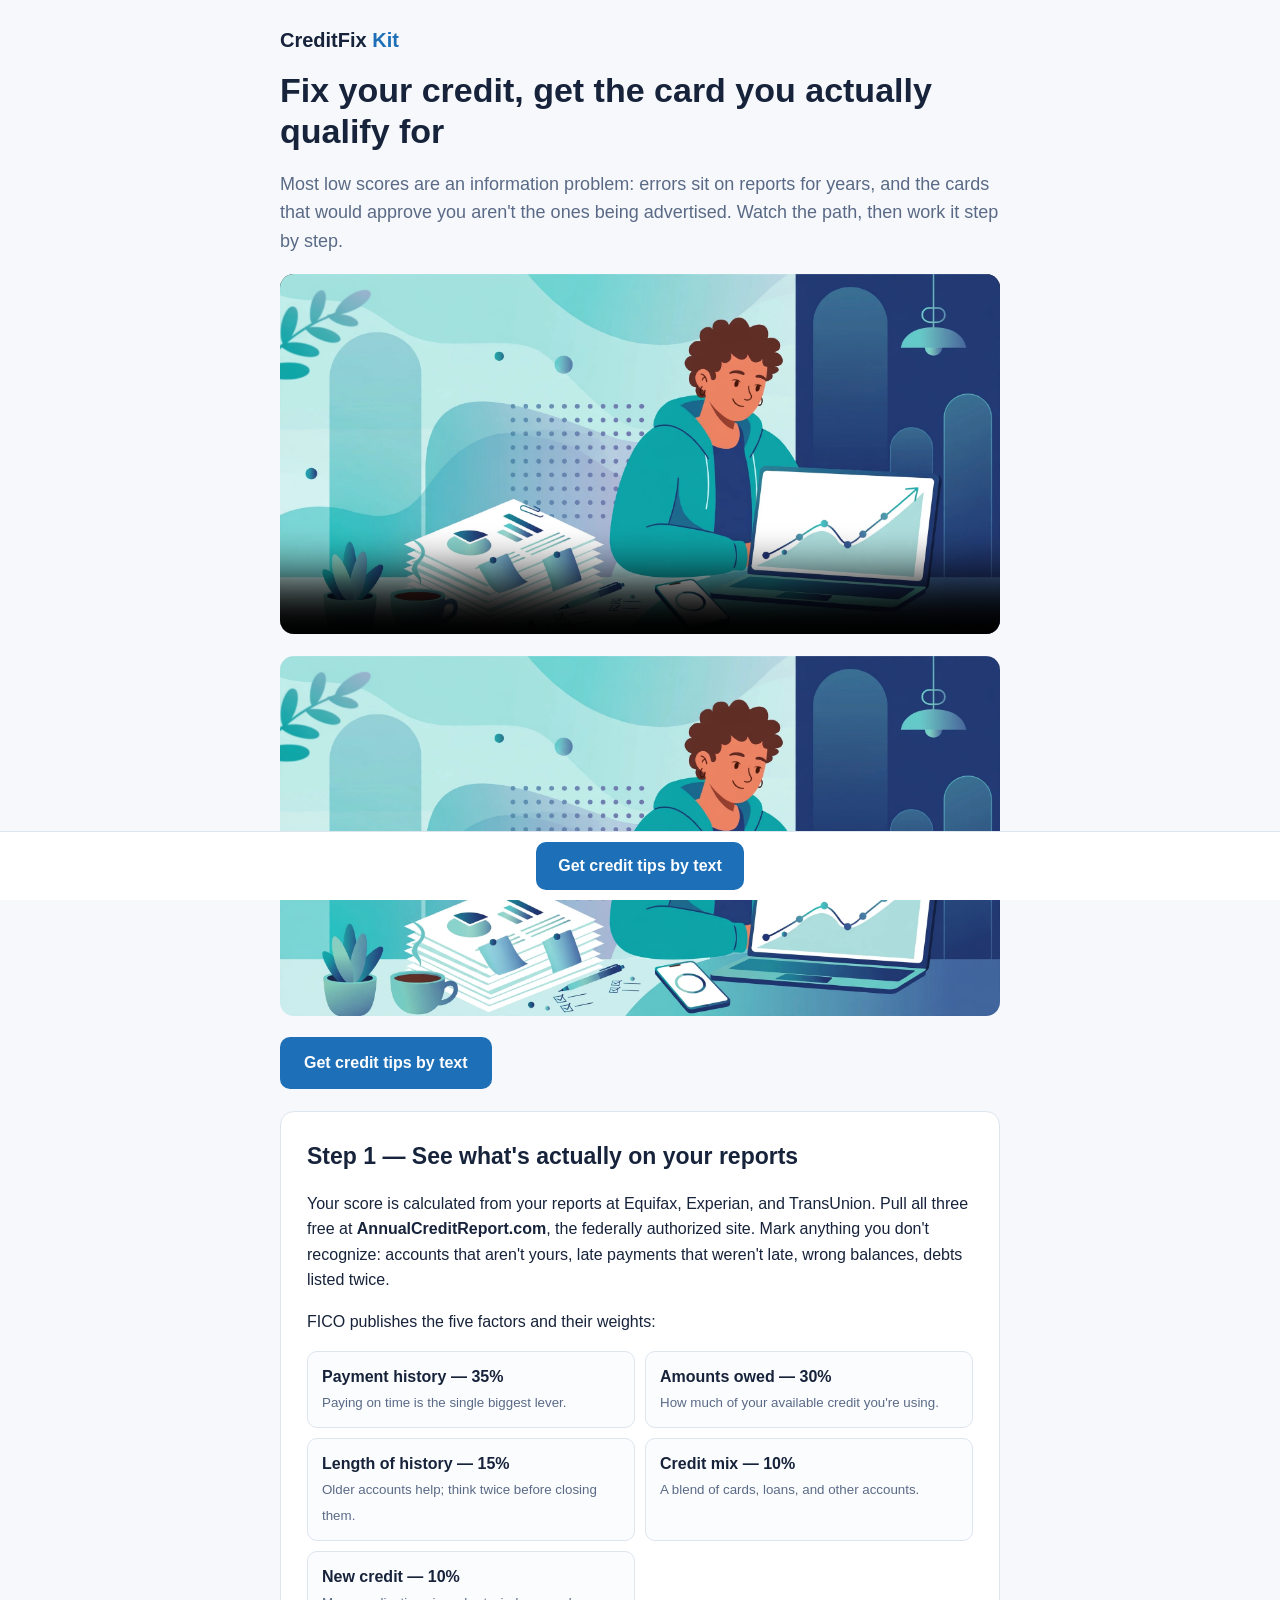
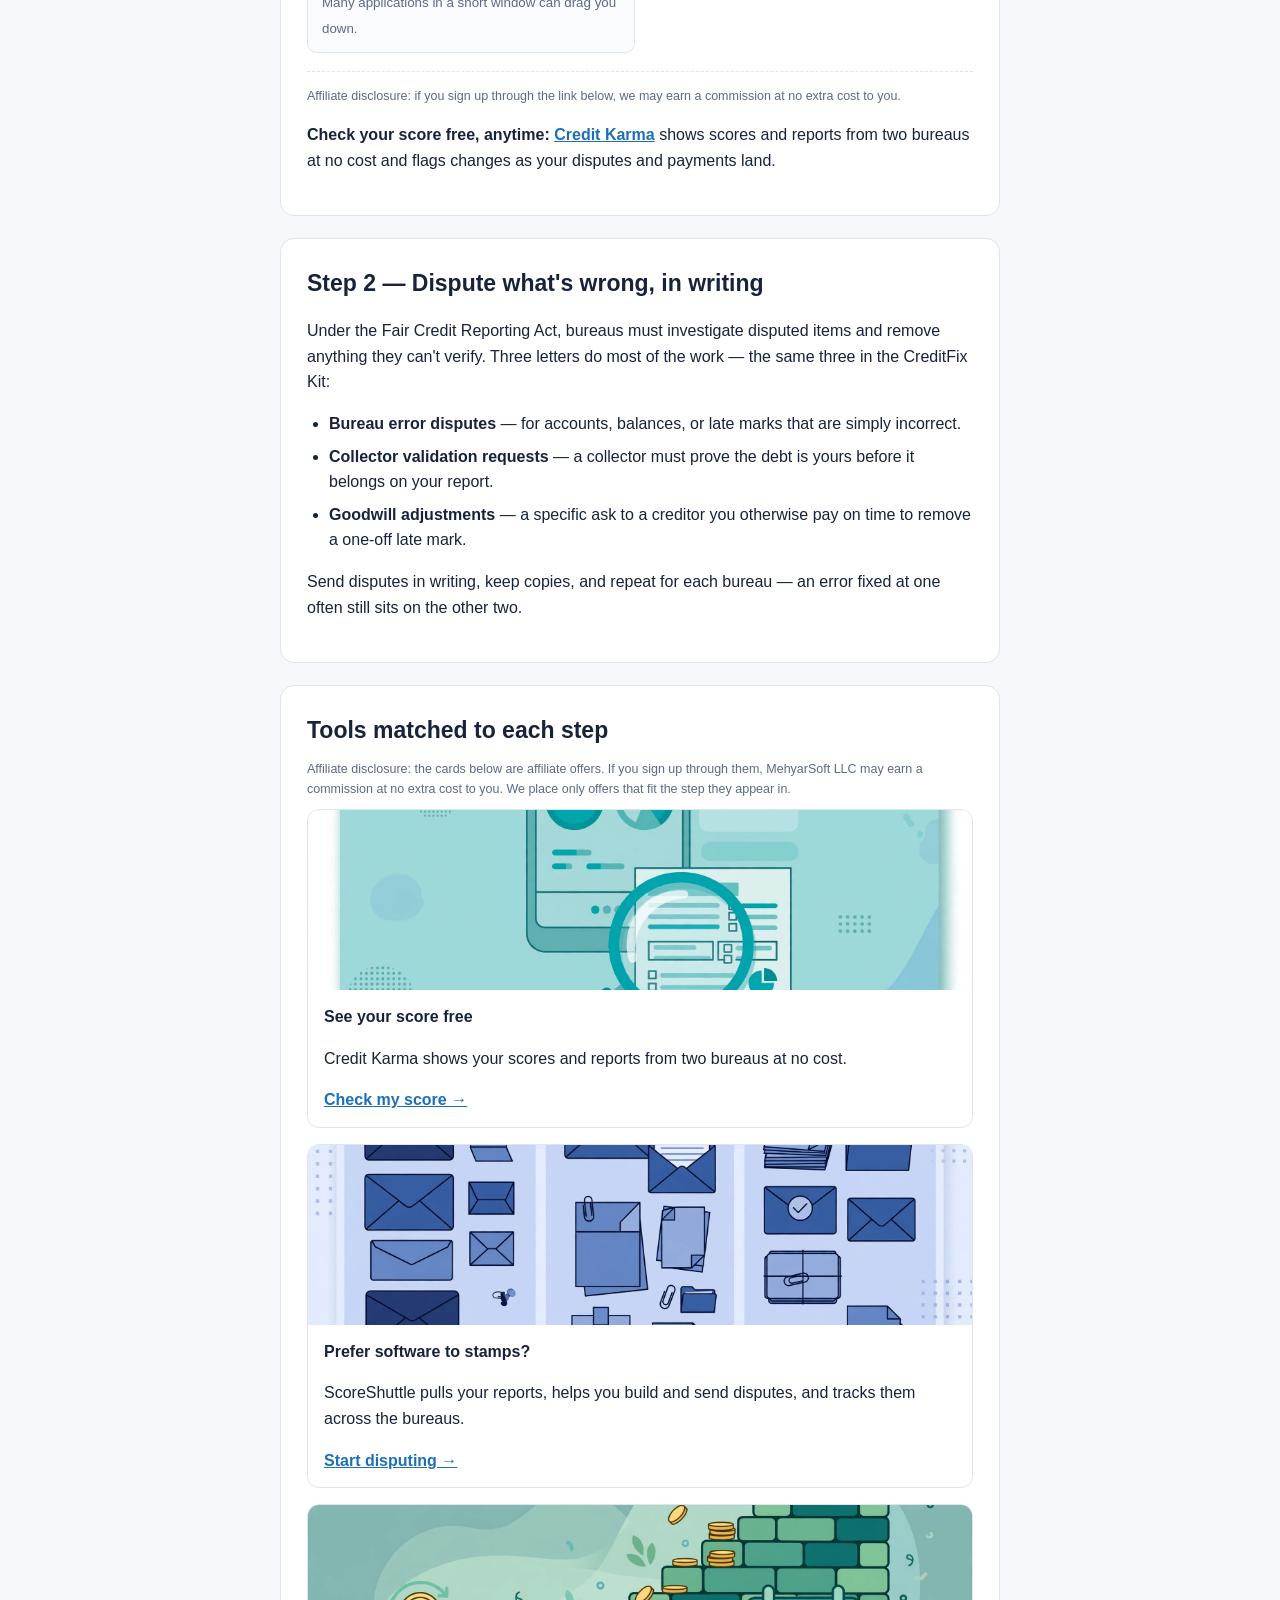
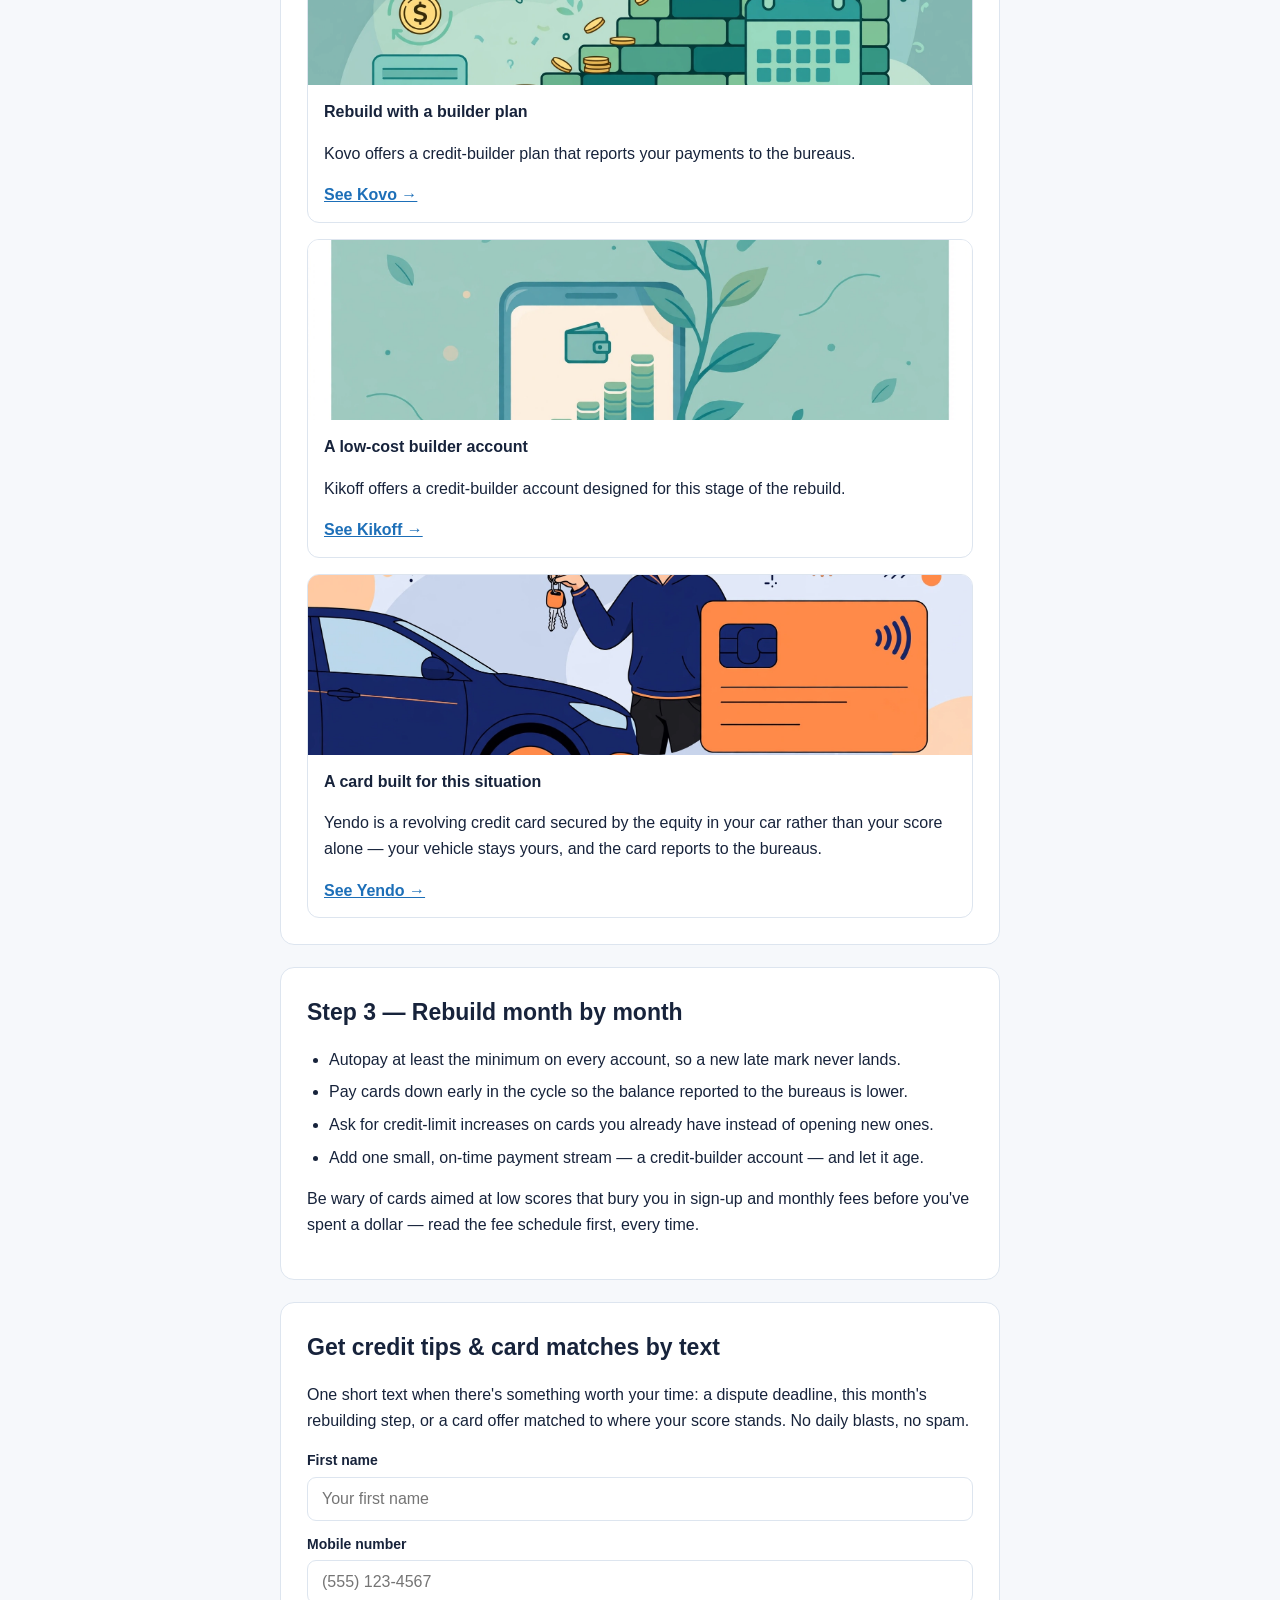
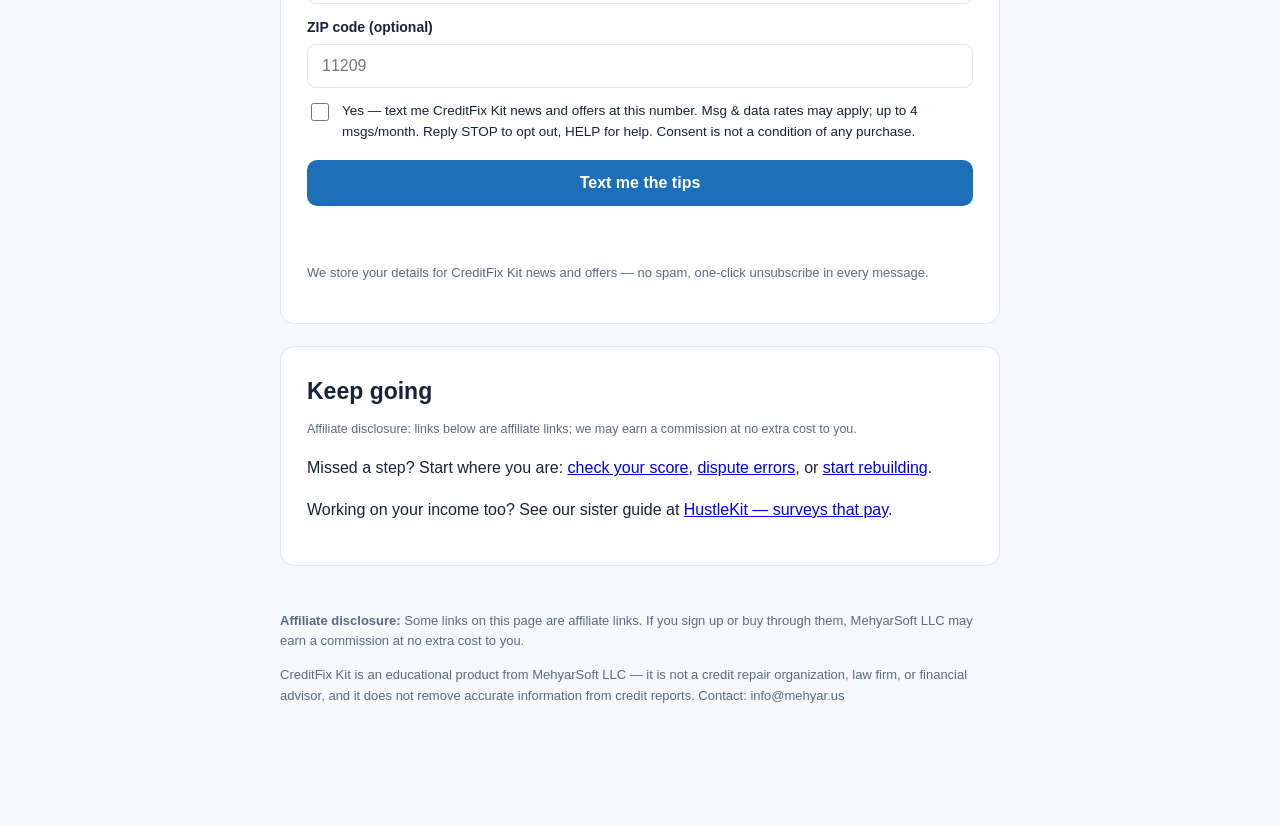
==== pwa/credit-help/index.html @ 022818e7 "LP-01R: CreditFix SMS-ready funnel v2 at /credit-help/ (40s video + creatives), 301 from /sms-landin" ====
<!DOCTYPE html>
<html lang="en">
<head>
<meta charset="UTF-8">
<meta name="viewport" content="width=device-width, initial-scale=1.0">
<title>Fix Your Credit, Step by Step — CreditFix Kit</title>
<meta name="description" content="A plain-English funnel to better credit: see your reports, dispute what's wrong, rebuild month by month, and find a card that builds your score. Plus credit tips by text.">
<style>
:root{--ink:#17233b;--muted:#5a6a86;--accent:#1d6fb8;--accent-dark:#155a94;--bg:#f6f8fb;--card:#fff;--line:#dde5ef;--ok:#177245}
*{box-sizing:border-box}body{margin:0;font-family:-apple-system,BlinkMacSystemFont,"Segoe UI",Roboto,Helvetica,Arial,sans-serif;color:var(--ink);background:var(--bg);line-height:1.6;padding-bottom:76px}
.wrap{max-width:760px;margin:0 auto;padding:0 20px}
.brand{font-weight:800;font-size:20px;padding:24px 0 4px}.brand span{color:var(--accent)}
h1{font-size:34px;line-height:1.2;margin:10px 0 12px}.hero p{font-size:18px;color:var(--muted)}
video{width:100%;border-radius:14px;background:#000}
.hero-img{width:100%;border-radius:14px;margin-top:14px}
.cta{display:inline-block;background:var(--accent);color:#fff;text-decoration:none;font-weight:700;padding:13px 24px;border-radius:10px;margin-top:14px}
section{background:var(--card);border:1px solid var(--line);border-radius:14px;padding:26px;margin:22px 0}
h2{font-size:23px;margin:0 0 10px}h3{font-size:17px;margin:16px 0 6px}
ul{padding-left:22px}li{margin-bottom:7px}
.factors{display:grid;grid-template-columns:1fr 1fr;gap:10px;margin:14px 0}.factor{border:1px solid var(--line);border-radius:10px;padding:12px 14px;background:#fbfcfe}.factor b{display:block}.factor small{color:var(--muted)}
.disclosure{font-size:12.5px;color:var(--muted);margin:0 0 10px}
.cards{display:grid;gap:16px}.ocard{border:1px solid var(--line);border-radius:12px;overflow:hidden}.ocard img{width:100%;height:180px;object-fit:cover;display:block}.ocard div{padding:14px 16px}.ocard a{color:var(--accent);font-weight:700}
.affiliate{border-top:1px dashed var(--line);margin-top:18px;padding-top:14px}.affiliate a{color:var(--accent);font-weight:700}
form{display:grid;gap:12px}label{font-size:14px;font-weight:600;display:block;margin-bottom:5px}
input[type=text],input[type=tel]{width:100%;padding:12px 14px;border:1px solid var(--line);border-radius:9px;font-size:16px}
.consent{display:flex;gap:10px;align-items:flex-start;font-size:13.5px;font-weight:400}.consent input{margin-top:3px;width:18px;height:18px;flex:none}
button{background:var(--accent);color:#fff;border:0;border-radius:10px;padding:14px;font-size:16px;font-weight:700;cursor:pointer}
.form-note{font-size:13px;color:var(--muted)}.form-msg{font-size:14px;min-height:20px}.form-msg.ok{color:var(--ok)}.form-msg.err{color:#b3261e}
.sticky{position:fixed;left:0;right:0;bottom:0;background:#fff;border-top:1px solid var(--line);padding:10px 16px;text-align:center;z-index:10}.sticky a{background:var(--accent);color:#fff;text-decoration:none;font-weight:700;padding:11px 22px;border-radius:10px;display:inline-block}
footer{padding:10px 0 30px;color:var(--muted);font-size:13px}
@media(max-width:560px){h1{font-size:28px}.factors{grid-template-columns:1fr}section{padding:20px}}
</style>
</head>
<body>
<div class="wrap">
<div class="brand">CreditFix <span>Kit</span></div>

<!-- STEP 1 HERO + VIDEO -->
<div class="hero">
<h1>Fix your credit, get the card you actually qualify for</h1>
<p>Most low scores are an information problem: errors sit on reports for years, and the cards that would approve you aren't the ones being advertised. Watch the path, then work it step by step.</p>
<video controls playsinline preload="metadata" poster="hero.webp"><source src="video.mp4" type="video/mp4"></video>
<img class="hero-img" src="hero.webp" alt="Person reviewing credit reports as their score rises">
<br><a class="cta" href="#text-signup">Get credit tips by text</a>
</div>

<!-- STEP 2 VALUE + WOVEN OFFER -->
<section>
<h2>Step 1 — See what's actually on your reports</h2>
<p>Your score is calculated from your reports at Equifax, Experian, and TransUnion. Pull all three free at <b>AnnualCreditReport.com</b>, the federally authorized site. Mark anything you don't recognize: accounts that aren't yours, late payments that weren't late, wrong balances, debts listed twice.</p>
<p>FICO publishes the five factors and their weights:</p>
<div class="factors">
<div class="factor"><b>Payment history — 35%</b><small>Paying on time is the single biggest lever.</small></div>
<div class="factor"><b>Amounts owed — 30%</b><small>How much of your available credit you're using.</small></div>
<div class="factor"><b>Length of history — 15%</b><small>Older accounts help; think twice before closing them.</small></div>
<div class="factor"><b>Credit mix — 10%</b><small>A blend of cards, loans, and other accounts.</small></div>
<div class="factor"><b>New credit — 10%</b><small>Many applications in a short window can drag you down.</small></div>
</div>
<div class="affiliate">
<p class="disclosure">Affiliate disclosure: if you sign up through the link below, we may earn a commission at no extra cost to you.</p>
<p><b>Check your score free, anytime:</b> <a href="https://go.mehyar.us/0bbdb0c36ac2" rel="sponsored" target="_blank">Credit Karma</a> shows scores and reports from two bureaus at no cost and flags changes as your disputes and payments land.</p>
</div>
</section>

<section>
<h2>Step 2 — Dispute what's wrong, in writing</h2>
<p>Under the Fair Credit Reporting Act, bureaus must investigate disputed items and remove anything they can't verify. Three letters do most of the work — the same three in the CreditFix Kit:</p>
<ul>
<li><b>Bureau error disputes</b> — for accounts, balances, or late marks that are simply incorrect.</li>
<li><b>Collector validation requests</b> — a collector must prove the debt is yours before it belongs on your report.</li>
<li><b>Goodwill adjustments</b> — a specific ask to a creditor you otherwise pay on time to remove a one-off late mark.</li>
</ul>
<p>Send disputes in writing, keep copies, and repeat for each bureau — an error fixed at one often still sits on the other two.</p>
</section>

<!-- STEP 3 OFFER CARDS -->
<section>
<h2>Tools matched to each step</h2>
<p class="disclosure">Affiliate disclosure: the cards below are affiliate offers. If you sign up through them, MehyarSoft LLC may earn a commission at no extra cost to you. We place only offers that fit the step they appear in.</p>
<div class="cards">
<div class="ocard"><img src="card-credit-karma.webp" alt="Free credit score dashboard"><div><b>See your score free</b><p>Credit Karma shows your scores and reports from two bureaus at no cost.</p><a href="https://go.mehyar.us/0bbdb0c36ac2" rel="sponsored" target="_blank">Check my score →</a></div></div>
<div class="ocard"><img src="card-scoreshuttle.webp" alt="Dispute tracking dashboard"><div><b>Prefer software to stamps?</b><p>ScoreShuttle pulls your reports, helps you build and send disputes, and tracks them across the bureaus.</p><a href="https://go.mehyar.us/6ae4ee054c74" rel="sponsored" target="_blank">Start disputing →</a></div></div>
<div class="ocard"><img src="card-kovo.webp" alt="Credit builder plan"><div><b>Rebuild with a builder plan</b><p>Kovo offers a credit-builder plan that reports your payments to the bureaus.</p><a href="https://go.mehyar.us/79bb71ca04c9" rel="sponsored" target="_blank">See Kovo →</a></div></div>
<div class="ocard"><img src="card-kikoff.webp" alt="Low-cost credit builder account"><div><b>A low-cost builder account</b><p>Kikoff offers a credit-builder account designed for this stage of the rebuild.</p><a href="https://go.mehyar.us/314471cd3d1c" rel="sponsored" target="_blank">See Kikoff →</a></div></div>
<div class="ocard"><img src="card-yendo.webp" alt="Card secured by car equity"><div><b>A card built for this situation</b><p>Yendo is a revolving credit card secured by the equity in your car rather than your score alone — your vehicle stays yours, and the card reports to the bureaus.</p><a href="https://go.mehyar.us/0ca517a01e6f" rel="sponsored" target="_blank">See Yendo →</a></div></div>
</div>
</section>

<section>
<h2>Step 3 — Rebuild month by month</h2>
<ul>
<li>Autopay at least the minimum on every account, so a new late mark never lands.</li>
<li>Pay cards down early in the cycle so the balance reported to the bureaus is lower.</li>
<li>Ask for credit-limit increases on cards you already have instead of opening new ones.</li>
<li>Add one small, on-time payment stream — a credit-builder account — and let it age.</li>
</ul>
<p>Be wary of cards aimed at low scores that bury you in sign-up and monthly fees before you've spent a dollar — read the fee schedule first, every time.</p>
</section>

<!-- STEP 4 SIGNUP -->
<section id="text-signup">
<h2>Get credit tips &amp; card matches by text</h2>
<p>One short text when there's something worth your time: a dispute deadline, this month's rebuilding step, or a card offer matched to where your score stands. No daily blasts, no spam.</p>
<form id="sms-form" novalidate>
<div><label for="f-name">First name</label><input type="text" id="f-name" name="first_name" autocomplete="given-name" placeholder="Your first name"></div>
<div><label for="f-phone">Mobile number</label><input type="tel" id="f-phone" name="phone" autocomplete="tel" placeholder="(555) 123-4567" required></div>
<div><label for="f-zip">ZIP code (optional)</label><input type="text" id="f-zip" name="zip" autocomplete="postal-code" inputmode="numeric" placeholder="11209"></div>
<label class="consent" for="f-consent"><input type="checkbox" id="f-consent" name="sms_consent" value="true"><span>Yes — text me CreditFix Kit news and offers at this number. Msg &amp; data rates may apply; up to 4 msgs/month. Reply STOP to opt out, HELP for help. Consent is not a condition of any purchase.</span></label>
<button type="submit">Text me the tips</button>
<div class="form-msg" id="form-msg" role="status"></div>
<p class="form-note">We store your details for CreditFix Kit news and offers — no spam, one-click unsubscribe in every message.</p>
</form>
</section>

<!-- STEP 5 MORE / EXIT -->
<section>
<h2>Keep going</h2>
<p class="disclosure">Affiliate disclosure: links below are affiliate links; we may earn a commission at no extra cost to you.</p>
<p>Missed a step? Start where you are: <a href="https://go.mehyar.us/0bbdb0c36ac2" rel="sponsored" target="_blank">check your score</a>, <a href="https://go.mehyar.us/6ae4ee054c74" rel="sponsored" target="_blank">dispute errors</a>, or <a href="https://go.mehyar.us/79bb71ca04c9" rel="sponsored" target="_blank">start rebuilding</a>.</p>
<p>Working on your income too? See our sister guide at <a href="https://hustlekit.mehyar.us/surveys-that-pay/">HustleKit — surveys that pay</a>.</p>
</section>

<footer>
<p><b>Affiliate disclosure:</b> Some links on this page are affiliate links. If you sign up or buy through them, MehyarSoft LLC may earn a commission at no extra cost to you.</p>
<p>CreditFix Kit is an educational product from MehyarSoft LLC — it is not a credit repair organization, law firm, or financial advisor, and it does not remove accurate information from credit reports. Contact: info@mehyar.us</p>
</footer>
</div>
<div class="sticky"><a href="#text-signup">Get credit tips by text</a></div>
<script>
document.getElementById('sms-form').addEventListener('submit', async function(e){e.preventDefault();var msg=document.getElementById('form-msg');var phone=document.getElementById('f-phone').value.trim();var consent=document.getElementById('f-consent').checked;msg.className='form-msg';if(!phone){msg.classList.add('err');msg.textContent='Please enter your mobile number.';return;}if(!consent){msg.classList.add('err');msg.textContent='Please tick the consent box so we are allowed to text you.';return;}var payload={phone:phone,first_name:document.getElementById('f-name').value.trim(),zip:document.getElementById('f-zip').value.trim(),sms_consent:true,source:'credit-help',consent_version:'fleet-sms-v1-2026-11-21'};try{var res=await fetch('https://creditfixkit.mehyar.us/api/subscribe-phone',{method:'POST',headers:{'Content-Type':'application/json'},body:JSON.stringify(payload)});var data=await res.json();if(data&&data.ok){msg.classList.add('ok');msg.textContent='You are in — watch for a confirmation text. Reply STOP anytime to end.';e.target.reset();}else{msg.classList.add('err');msg.textContent='Something went wrong: '+((data&&data.error)||'please try again.');}}catch(err){msg.classList.add('err');msg.textContent='Could not reach the signup service — please try again in a moment.';}});
</script>
</body>
</html>
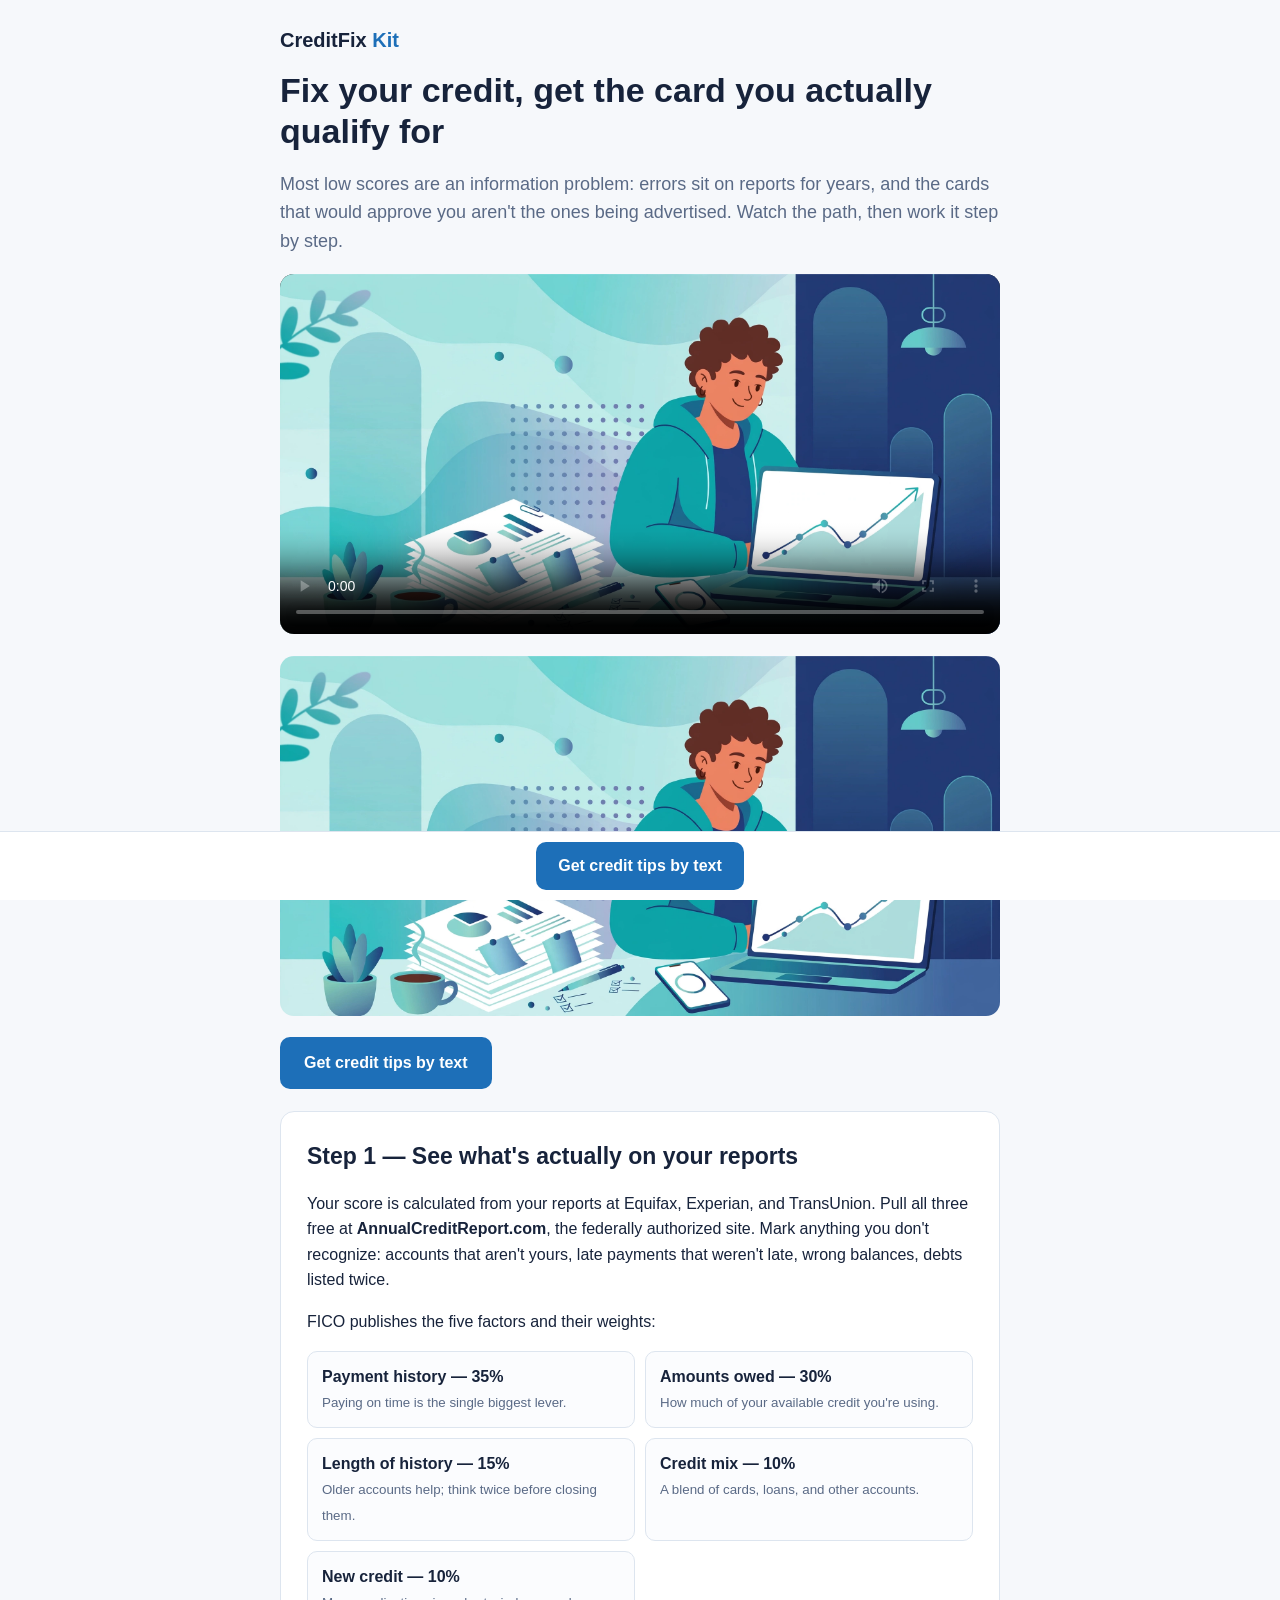
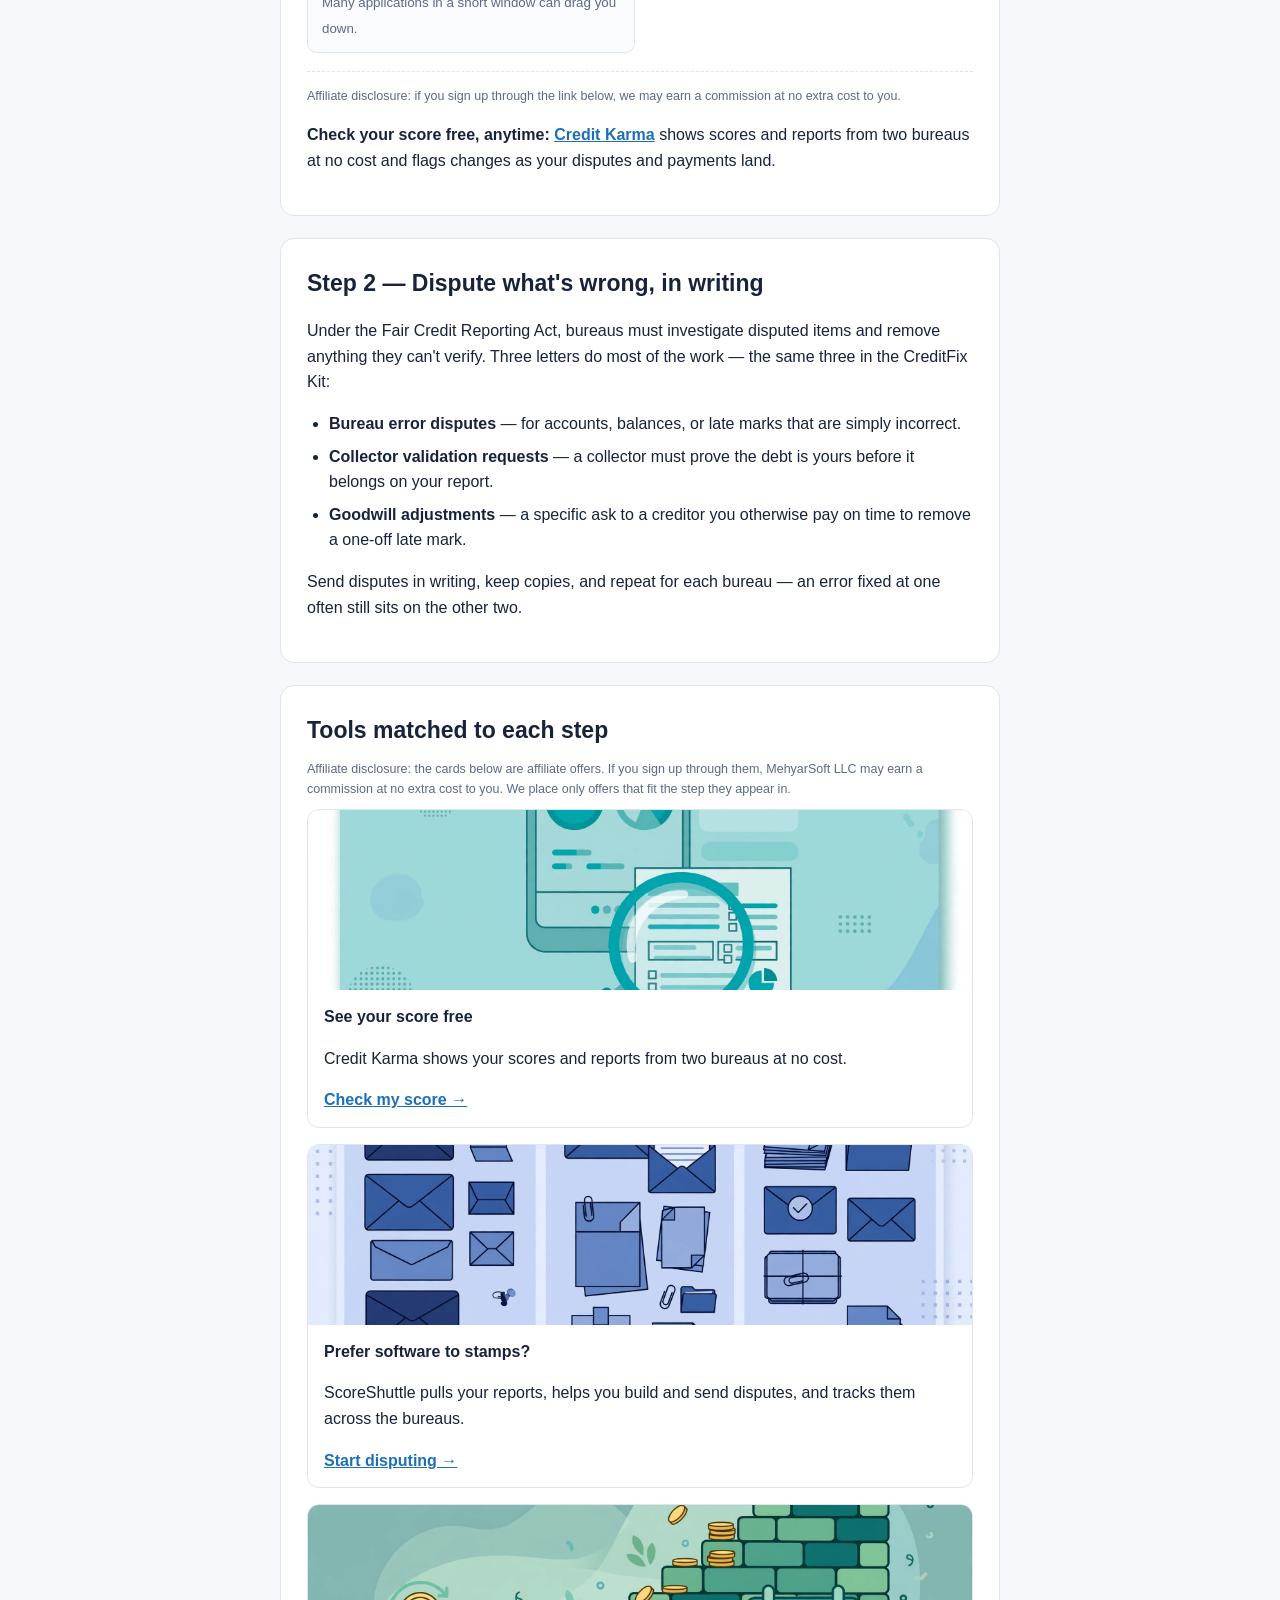
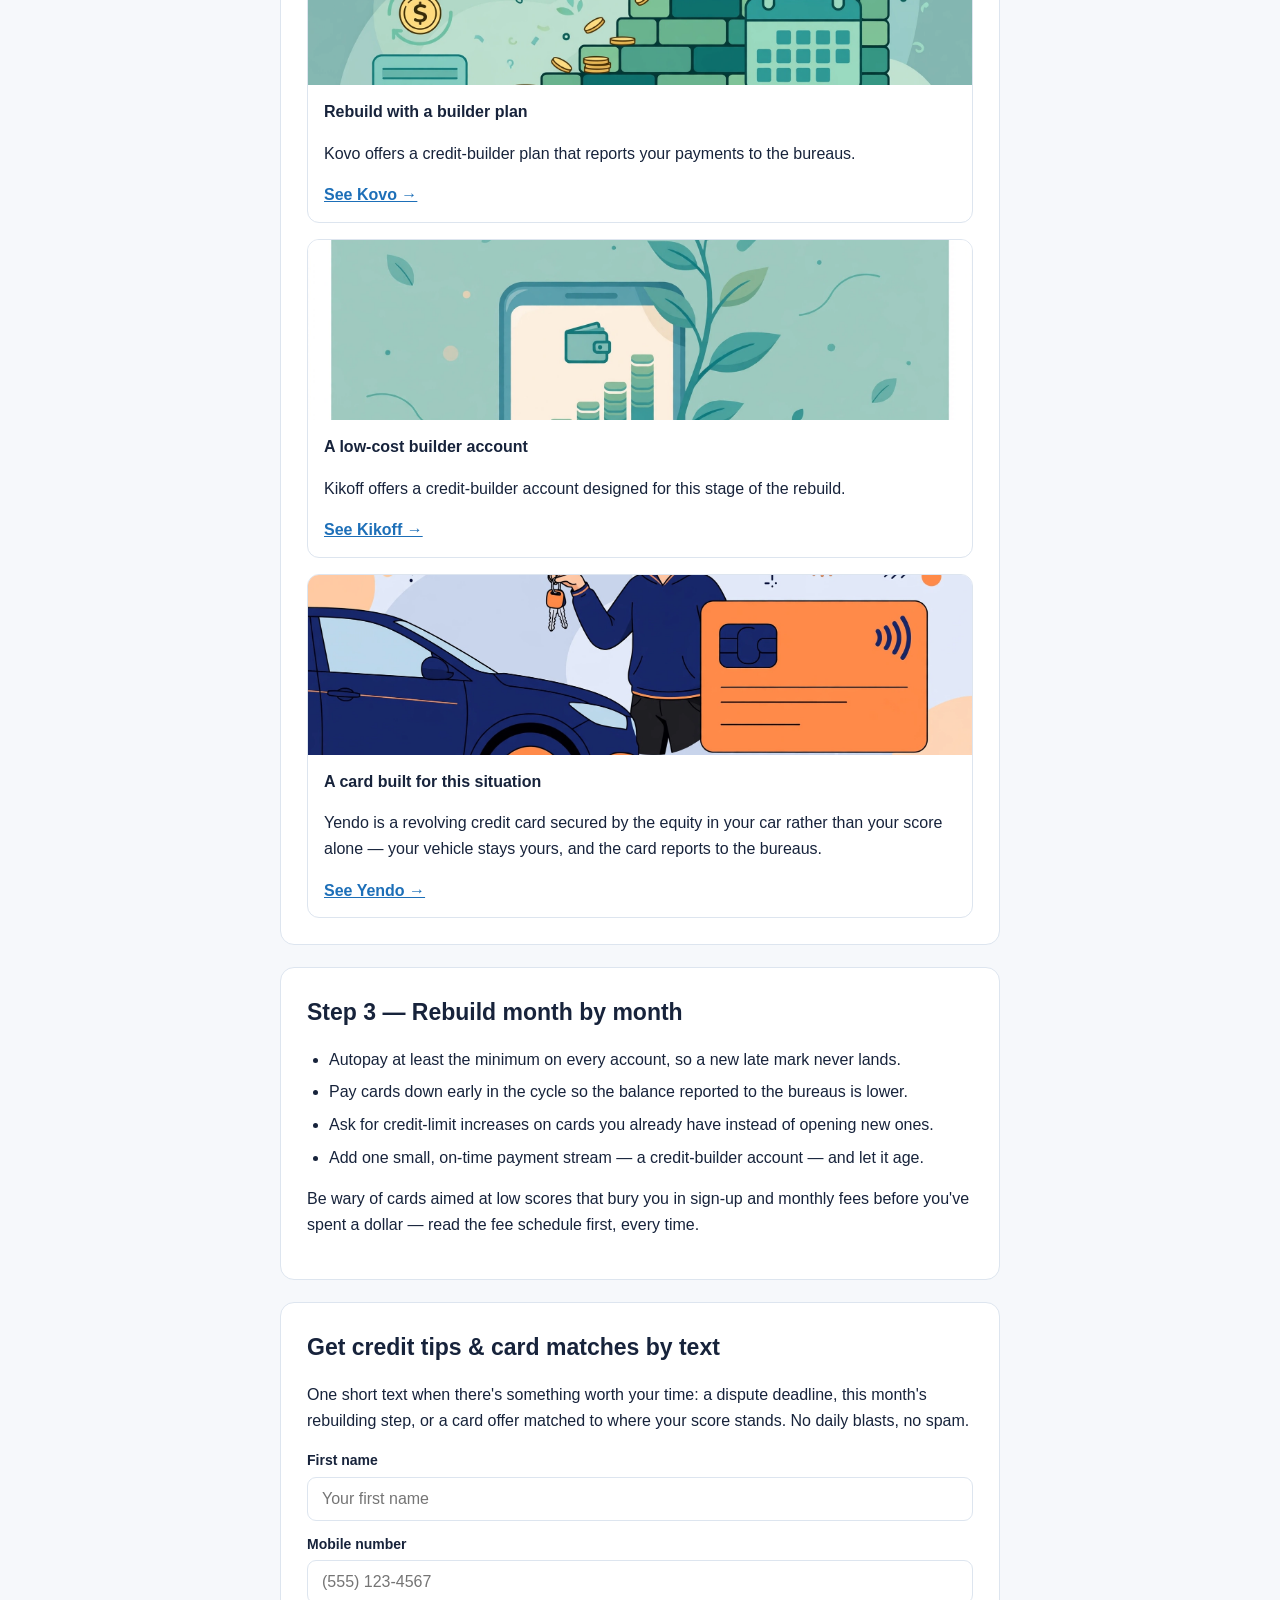
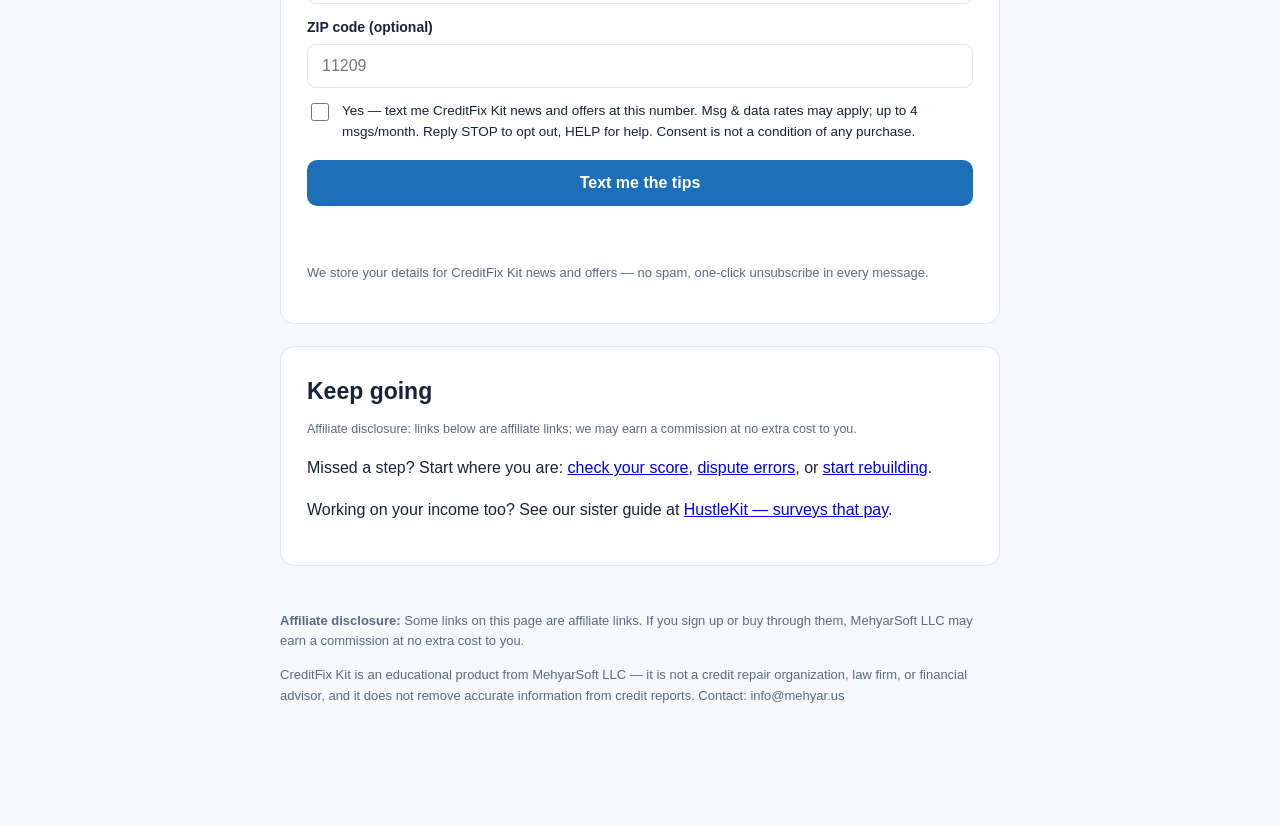
==== commit 52b1123d: "CreditFix /credit-help/: page now links the CDN video (continuous-VO cut); local video.mp4 out of th" ====
--- a/pwa/credit-help/index.html
+++ b/pwa/credit-help/index.html
@@ -39,7 +39,7 @@
 <div class="hero">
 <h1>Fix your credit, get the card you actually qualify for</h1>
 <p>Most low scores are an information problem: errors sit on reports for years, and the cards that would approve you aren't the ones being advertised. Watch the path, then work it step by step.</p>
-<video controls playsinline preload="metadata" poster="hero.webp"><source src="video.mp4" type="video/mp4"></video>
+<video controls playsinline preload="metadata" poster="hero.webp"><source src="https://cdn.mehyar.us/creditfixkit/credit-help.mp4" type="video/mp4"></video>
 <img class="hero-img" src="hero.webp" alt="Person reviewing credit reports as their score rises">
 <br><a class="cta" href="#text-signup">Get credit tips by text</a>
 </div>
